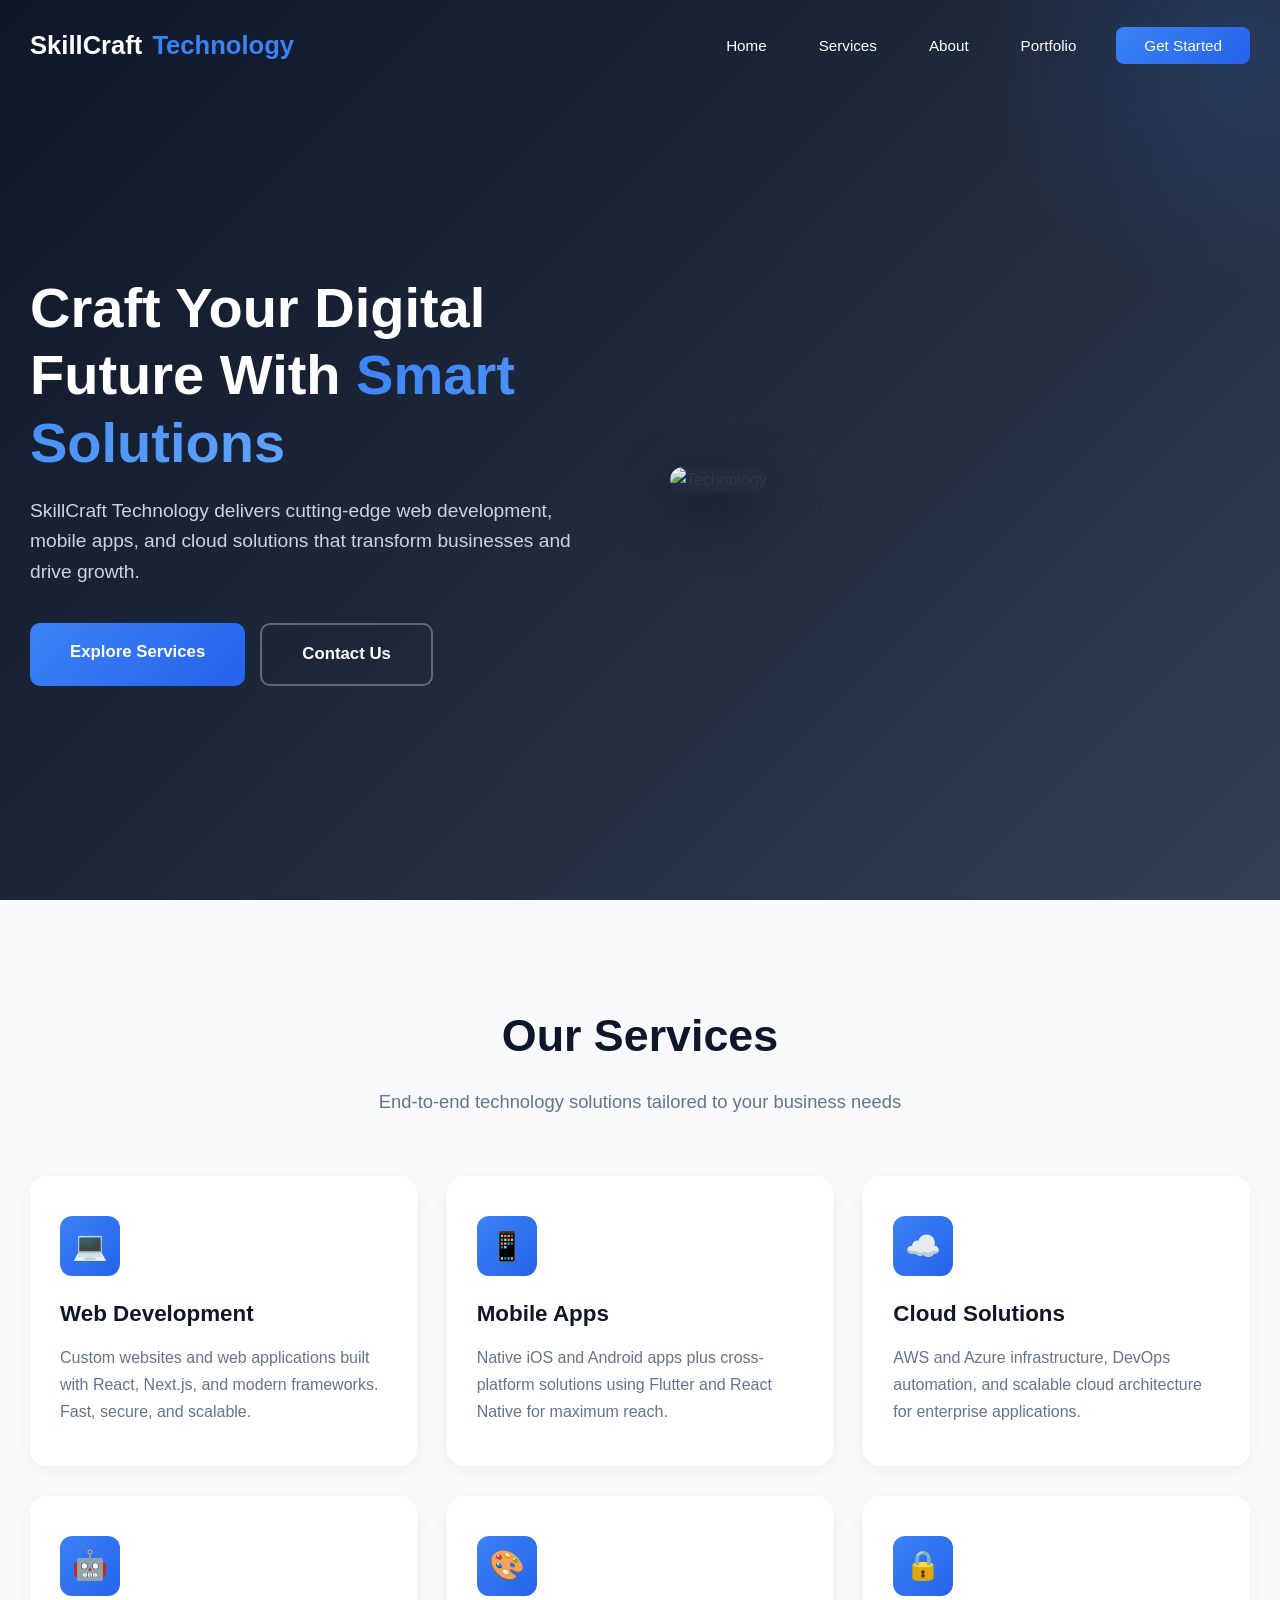
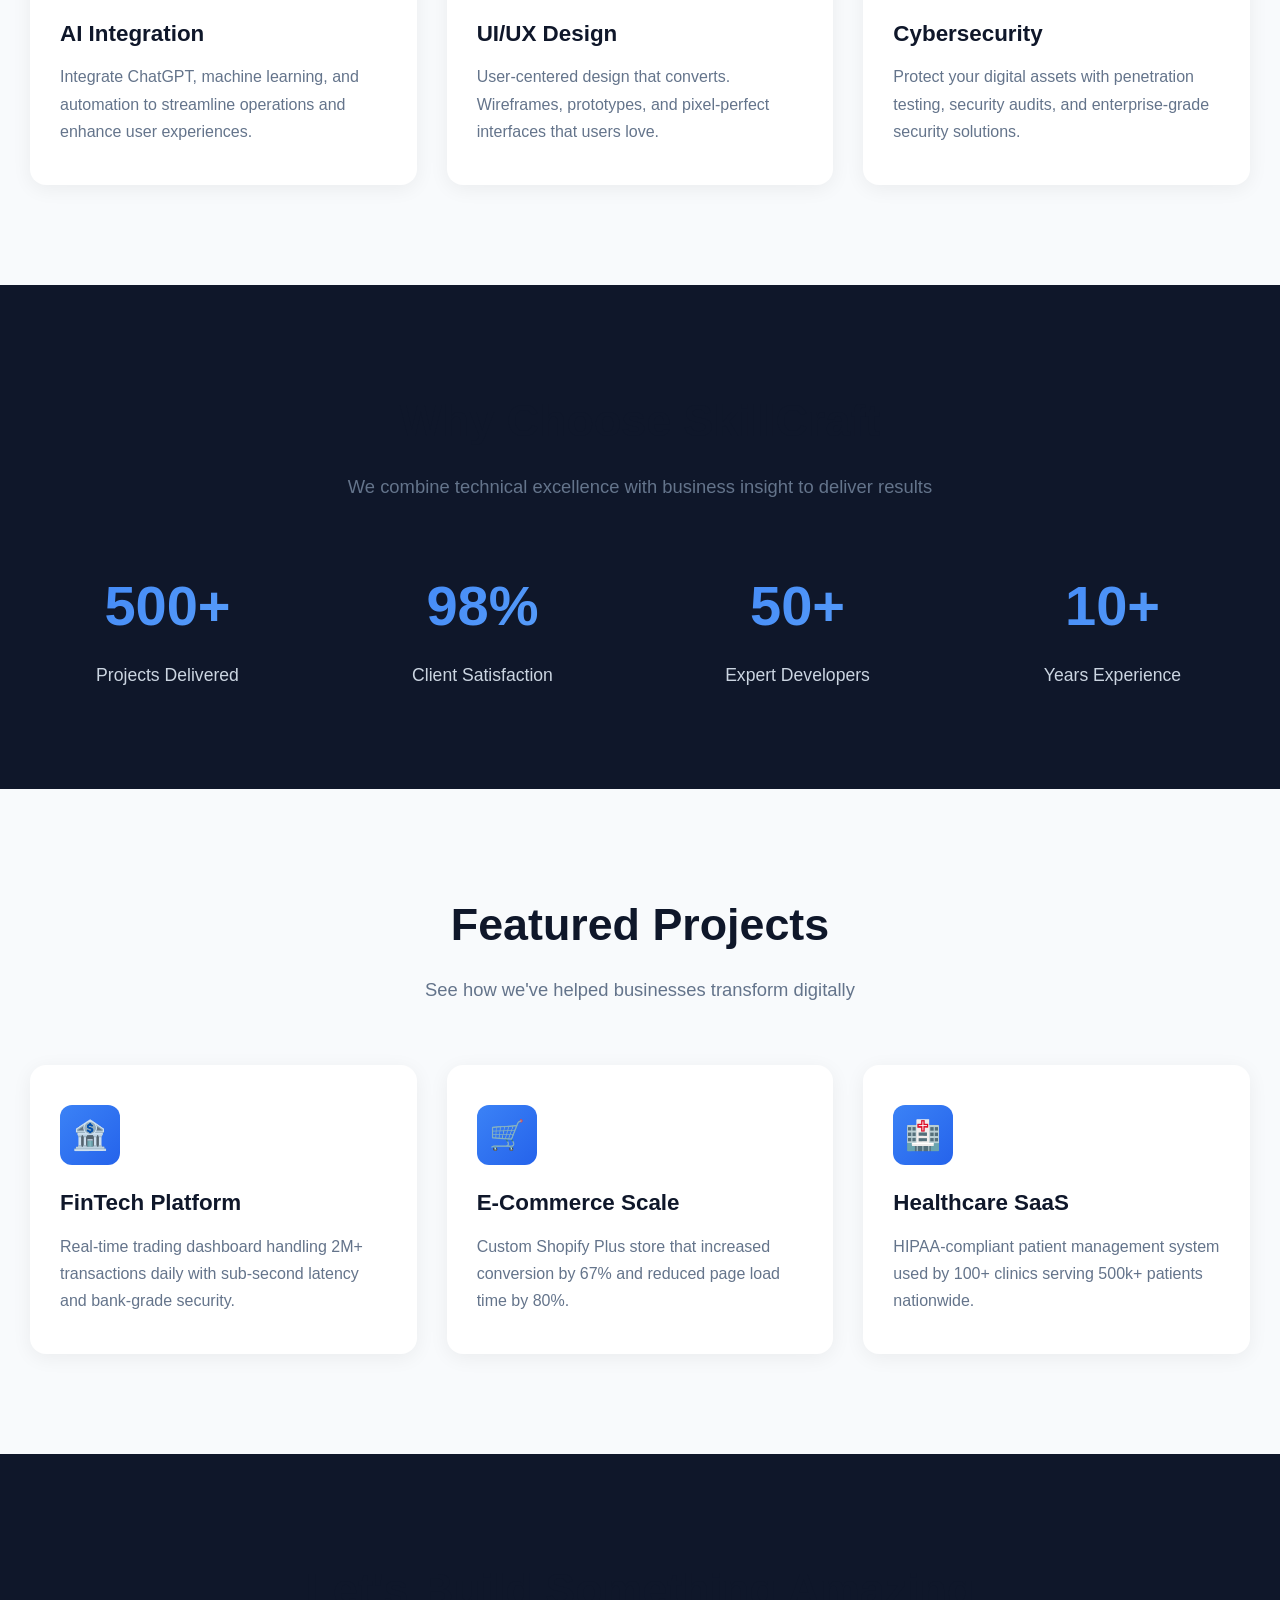
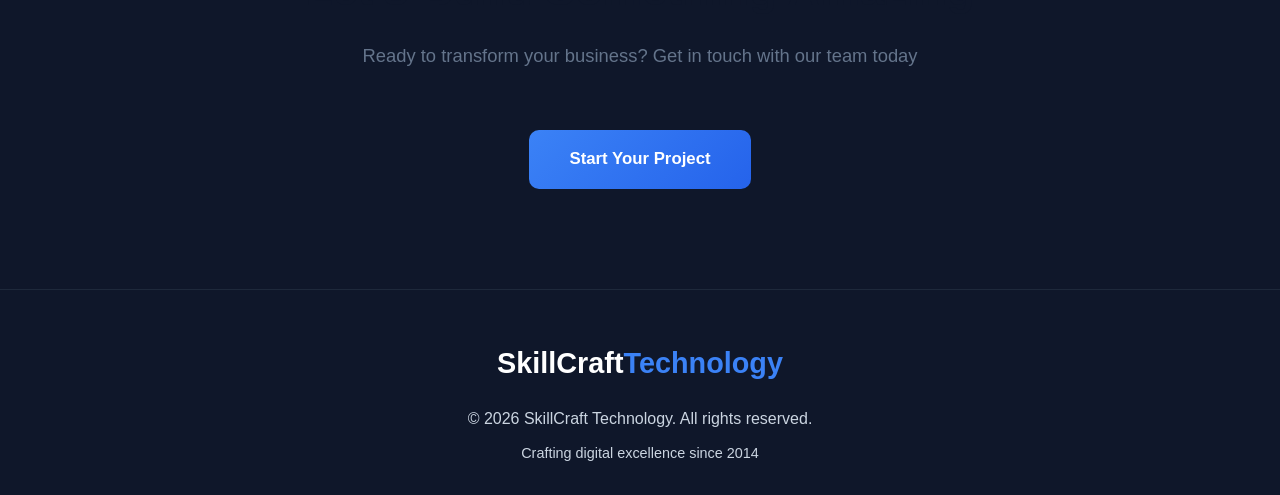
==== index.html @ 10a7995c "Add files via upload" ====
<!DOCTYPE html>
<html lang="en">
<head>
<meta charset="UTF-8">
<meta name="viewport" content="width=device-width, initial-scale=1.0">
<title>SkillCraft Technology - Digital Solutions</title>
<link rel="stylesheet" href="style.css">
</head>
<body>

<!-- FIXED NAVIGATION -->
<nav class="navbar" id="navbar">
  <div class="nav-container">
    <a href="#home" class="logo">SkillCraft<span>Technology</span></a>

    <button class="mobile-toggle" id="mobileToggle">☰</button>

    <ul class="nav-menu" id="navMenu">
      <li><a href="#home" class="nav-link">Home</a></li>
      <li><a href="#services" class="nav-link">Services</a></li>
      <li><a href="#about" class="nav-link">About</a></li>
      <li><a href="#portfolio" class="nav-link">Portfolio</a></li>
      <li><a href="#contact" class="nav-link btn-nav">Get Started</a></li>
    </ul>
  </div>
</nav>

<!-- HERO SECTION -->
<section class="hero" id="home">
  <div class="hero-content">
    <div class="hero-text">
      <h1>Craft Your Digital Future With <span>Smart Solutions</span></h1>
      <p>SkillCraft Technology delivers cutting-edge web development, mobile apps, and cloud solutions that transform businesses and drive growth.</p>
      <div class="hero-buttons">
        <a href="#services" class="btn-primary">Explore Services</a>
        <a href="#contact" class="btn-outline">Contact Us</a>
      </div>
    </div>
    <div class="hero-image">
      <img src="https://via.placeholder.com/600x500/1e293b/3b82f6?text=SkillCraft+Tech" alt="Technology">
    </div>
  </div>
</section>

<!-- SERVICES SECTION -->
<section class="section section-light" id="services">
  <div class="container">
    <div class="section-header">
      <h2>Our Services</h2>
      <p>End-to-end technology solutions tailored to your business needs</p>
    </div>

    <div class="features-grid">
      <div class="feature-card">
        <div class="feature-icon">💻</div>
        <h3>Web Development</h3>
        <p>Custom websites and web applications built with React, Next.js, and modern frameworks. Fast, secure, and scalable.</p>
      </div>
      <div class="feature-card">
        <div class="feature-icon">📱</div>
        <h3>Mobile Apps</h3>
        <p>Native iOS and Android apps plus cross-platform solutions using Flutter and React Native for maximum reach.</p>
      </div>
      <div class="feature-card">
        <div class="feature-icon">☁️</div>
        <h3>Cloud Solutions</h3>
        <p>AWS and Azure infrastructure, DevOps automation, and scalable cloud architecture for enterprise applications.</p>
      </div>
      <div class="feature-card">
        <div class="feature-icon">🤖</div>
        <h3>AI Integration</h3>
        <p>Integrate ChatGPT, machine learning, and automation to streamline operations and enhance user experiences.</p>
      </div>
      <div class="feature-card">
        <div class="feature-icon">🎨</div>
        <h3>UI/UX Design</h3>
        <p>User-centered design that converts. Wireframes, prototypes, and pixel-perfect interfaces that users love.</p>
      </div>
      <div class="feature-card">
        <div class="feature-icon">🔒</div>
        <h3>Cybersecurity</h3>
        <p>Protect your digital assets with penetration testing, security audits, and enterprise-grade security solutions.</p>
      </div>
    </div>
  </div>
</section>

<!-- ABOUT SECTION -->
<section class="section section-dark" id="about">
  <div class="container">
    <div class="section-header">
      <h2>Why Choose SkillCraft</h2>
      <p>We combine technical excellence with business insight to deliver results</p>
    </div>

    <div class="stats-grid">
      <div class="stat-item">
        <h3>500+</h3>
        <p>Projects Delivered</p>
      </div>
      <div class="stat-item">
        <h3>98%</h3>
        <p>Client Satisfaction</p>
      </div>
      <div class="stat-item">
        <h3>50+</h3>
        <p>Expert Developers</p>
      </div>
      <div class="stat-item">
        <h3>10+</h3>
        <p>Years Experience</p>
      </div>
    </div>
  </div>
</section>

<!-- PORTFOLIO SECTION -->
<section class="section section-light" id="portfolio">
  <div class="container">
    <div class="section-header">
      <h2>Featured Projects</h2>
      <p>See how we've helped businesses transform digitally</p>
    </div>

    <div class="features-grid">
      <div class="feature-card">
        <div class="feature-icon">🏦</div>
        <h3>FinTech Platform</h3>
        <p>Real-time trading dashboard handling 2M+ transactions daily with sub-second latency and bank-grade security.</p>
      </div>
      <div class="feature-card">
        <div class="feature-icon">🛒</div>
        <h3>E-Commerce Scale</h3>
        <p>Custom Shopify Plus store that increased conversion by 67% and reduced page load time by 80%.</p>
      </div>
      <div class="feature-card">
        <div class="feature-icon">🏥</div>
        <h3>Healthcare SaaS</h3>
        <p>HIPAA-compliant patient management system used by 100+ clinics serving 500k+ patients nationwide.</p>
      </div>
    </div>
  </div>
</section>

<!-- CONTACT SECTION -->
<section class="section section-dark" id="contact">
  <div class="container">
    <div class="section-header">
      <h2>Let's Build Something Amazing</h2>
      <p>Ready to transform your business? Get in touch with our team today</p>
    </div>
    <div style="text-align:center;">
      <a href="mailto:hello@skillcrafttech.com" class="btn-primary">Start Your Project</a>
    </div>
  </div>
</section>

<!-- FOOTER -->
<footer class="footer">
  <div class="footer-content">
    <div class="footer-logo">SkillCraft<span>Technology</span></div>
    <p>&copy; 2026 SkillCraft Technology. All rights reserved.</p>
    <p style="margin-top:10px; font-size:0.9rem;">Crafting digital excellence since 2014</p>
  </div>
</footer>

<script src="script.js"></script>
</body>
</html>
---- style.css ----
* { margin: 0; padding: 0; box-sizing: border-box; }

html {
  scroll-behavior: smooth;
}

body {
  font-family: 'Inter', 'Segoe UI', sans-serif;
  line-height: 1.6;
  color: #2d3748;
}

/* FIXED NAVBAR - Changes on scroll */
.navbar {
  position: fixed;
  top: 0;
  left: 0;
  width: 100%;
  z-index: 1000;
  padding: 25px 0;
  transition: all 0.4s ease;
  background: transparent;
}

.navbar.scrolled {
  background: rgba(15, 23, 42, 0.98);
  backdrop-filter: blur(12px);
  padding: 15px 0;
  box-shadow: 0 4px 20px rgba(0,0,0,0.15);
}

.nav-container {
  max-width: 1300px;
  margin: 0 auto;
  padding: 0 30px;
  display: flex;
  justify-content: space-between;
  align-items: center;
}

.logo {
  font-size: 1.6rem;
  font-weight: 800;
  color: white;
  text-decoration: none;
  display: flex;
  align-items: center;
  gap: 10px;
}

.logo span {
  color: #3b82f6;
}

.nav-menu {
  display: flex;
  list-style: none;
  gap: 8px;
  align-items: center;
}

.nav-link {
  color: white;
  text-decoration: none;
  padding: 10px 22px;
  border-radius: 8px;
  font-weight: 500;
  font-size: 0.95rem;
  transition: all 0.3s ease;
  position: relative;
}

/* HOVER EFFECT */
.nav-link:hover {
  background: rgba(59, 130, 246, 0.15);
  color: #3b82f6;
  transform: translateY(-2px);
}

/* Different hover when scrolled */
.navbar.scrolled.nav-link:hover {
  background: rgba(59, 130, 246, 0.2);
  color: #60a5fa;
}

/* Active underline effect */
.nav-link::before {
  content: '';
  position: absolute;
  bottom: 5px;
  left: 50%;
  width: 0;
  height: 2px;
  background: #3b82f6;
  transition: all 0.3s ease;
  transform: translateX(-50%);
}

.nav-link:hover::before {
  width: 70%;
}

.btn-nav {
  background: linear-gradient(135deg, #3b82f6, #2563eb);
  padding: 10px 28px;
  border-radius: 8px;
  margin-left: 10px;
}

.btn-nav:hover {
  background: linear-gradient(135deg, #2563eb, #1d4ed8);
  transform: translateY(-2px);
  box-shadow: 0 8px 20px rgba(59, 130, 246, 0.4);
}

.mobile-toggle {
  display: none;
  background: none;
  border: none;
  color: white;
  font-size: 1.8rem;
  cursor: pointer;
}

/* HERO SECTION */
.hero {
  min-height: 100vh;
  background: linear-gradient(135deg, #0f172a 0%, #1e293b 50%, #334155 100%);
  display: flex;
  align-items: center;
  padding: 120px 30px 60px;
  position: relative;
  overflow: hidden;
}

.hero::before {
  content: '';
  position: absolute;
  width: 500px;
  height: 500px;
  background: radial-gradient(circle, rgba(59, 130, 246, 0.15) 0%, transparent 70%);
  top: -200px;
  right: -200px;
}

.hero-content {
  max-width: 1300px;
  margin: 0 auto;
  display: grid;
  grid-template-columns: 1fr 1fr;
  gap: 60px;
  align-items: center;
  position: relative;
  z-index: 1;
}

.hero-text h1 {
  font-size: 3.5rem;
  color: white;
  line-height: 1.2;
  margin-bottom: 20px;
  font-weight: 800;
}

.hero-text h1 span {
  background: linear-gradient(135deg, #3b82f6, #60a5fa);
  -webkit-background-clip: text;
  -webkit-text-fill-color: transparent;
}

.hero-text p {
  font-size: 1.2rem;
  color: #cbd5e1;
  margin-bottom: 35px;
}

.hero-buttons {
  display: flex;
  gap: 15px;
  flex-wrap: wrap;
}

.btn-primary {
  padding: 16px 40px;
  background: linear-gradient(135deg, #3b82f6, #2563eb);
  color: white;
  border: none;
  border-radius: 10px;
  font-size: 1.05rem;
  font-weight: 600;
  cursor: pointer;
  text-decoration: none;
  display: inline-block;
  transition: 0.3s;
}

.btn-primary:hover {
  transform: translateY(-3px);
  box-shadow: 0 12px 30px rgba(59, 130, 246, 0.4);
}

.btn-outline {
  padding: 16px 40px;
  background: transparent;
  color: white;
  border: 2px solid rgba(255,255,255,0.3);
  border-radius: 10px;
  font-size: 1.05rem;
  font-weight: 600;
  cursor: pointer;
  text-decoration: none;
  display: inline-block;
  transition: 0.3s;
}

.btn-outline:hover {
  background: rgba(255,255,255,0.1);
  border-color: white;
}

.hero-image {
  position: relative;
}

.hero-image img {
  width: 100%;
  border-radius: 20px;
  box-shadow: 0 20px 60px rgba(0,0,0,0.4);
}

/* SECTIONS */
.section {
  padding: 100px 30px;
}

.section-light {
  background: #f8fafc;
}

.section-dark {
  background: #0f172a;
  color: white;
}

.container {
  max-width: 1300px;
  margin: 0 auto;
}

.section-header {
  text-align: center;
  margin-bottom: 60px;
}

.section-header h2 {
  font-size: 2.8rem;
  margin-bottom: 15px;
  color: #0f172a;
}

.section-dark.section-header h2 {
  color: white;
}

.section-header p {
  font-size: 1.15rem;
  color: #64748b;
  max-width: 600px;
  margin: 0 auto;
}

.section-dark.section-header p {
  color: #cbd5e1;
}

/* FEATURES GRID */
.features-grid {
  display: grid;
  grid-template-columns: repeat(auto-fit, minmax(300px, 1fr));
  gap: 30px;
}

.feature-card {
  background: white;
  padding: 40px 30px;
  border-radius: 16px;
  box-shadow: 0 4px 20px rgba(0,0,0,0.06);
  transition: 0.3s;
}

.feature-card:hover {
  transform: translateY(-8px);
  box-shadow: 0 12px 40px rgba(0,0,0,0.12);
}

.feature-icon {
  width: 60px;
  height: 60px;
  background: linear-gradient(135deg, #3b82f6, #2563eb);
  border-radius: 12px;
  display: flex;
  align-items: center;
  justify-content: center;
  font-size: 1.8rem;
  margin-bottom: 20px;
}

.feature-card h3 {
  font-size: 1.4rem;
  margin-bottom: 12px;
  color: #0f172a;
}

.feature-card p {
  color: #64748b;
  line-height: 1.7;
}

/* STATS */
.stats-grid {
  display: grid;
  grid-template-columns: repeat(auto-fit, minmax(200px, 1fr));
  gap: 40px;
  text-align: center;
}

.stat-item h3 {
  font-size: 3.5rem;
  font-weight: 800;
  background: linear-gradient(135deg, #3b82f6, #60a5fa);
  -webkit-background-clip: text;
  -webkit-text-fill-color: transparent;
  margin-bottom: 10px;
}

.stat-item p {
  color: #cbd5e1;
  font-size: 1.1rem;
}

/* FOOTER */
.footer {
  background: #0f172a;
  color: #cbd5e1;
  padding: 50px 30px 30px;
  text-align: center;
  border-top: 1px solid #1e293b;
}

.footer-content {
  max-width: 1300px;
  margin: 0 auto;
}

.footer-logo {
  font-size: 1.8rem;
  font-weight: 800;
  color: white;
  margin-bottom: 20px;
}

.footer-logo span {
  color: #3b82f6;
}

/* MOBILE */
@media (max-width: 968px) {
.hero-content {
    grid-template-columns: 1fr;
    text-align: center;
  }

.hero-text h1 {
    font-size: 2.5rem;
  }

.hero-buttons {
    justify-content: center;
  }

.mobile-toggle {
    display: block;
  }

.nav-menu {
    position: fixed;
    top: 75px;
    left: -100%;
    width: 100%;
    background: rgba(15, 23, 42, 0.98);
    flex-direction: column;
    padding: 20px;
    gap: 0;
    transition: left 0.3s ease;
    align-items: stretch;
  }

.nav-menu.active {
    left: 0;
  }

.nav-link {
    padding: 18px 20px;
    border-radius: 0;
    border-bottom: 1px solid rgba(255,255,255,0.1);
  }

.btn-nav {
    margin: 10px 0 0 0;
    text-align: center;
  }

.navbar.scrolled.nav-menu {
    top: 60px;
  }
}
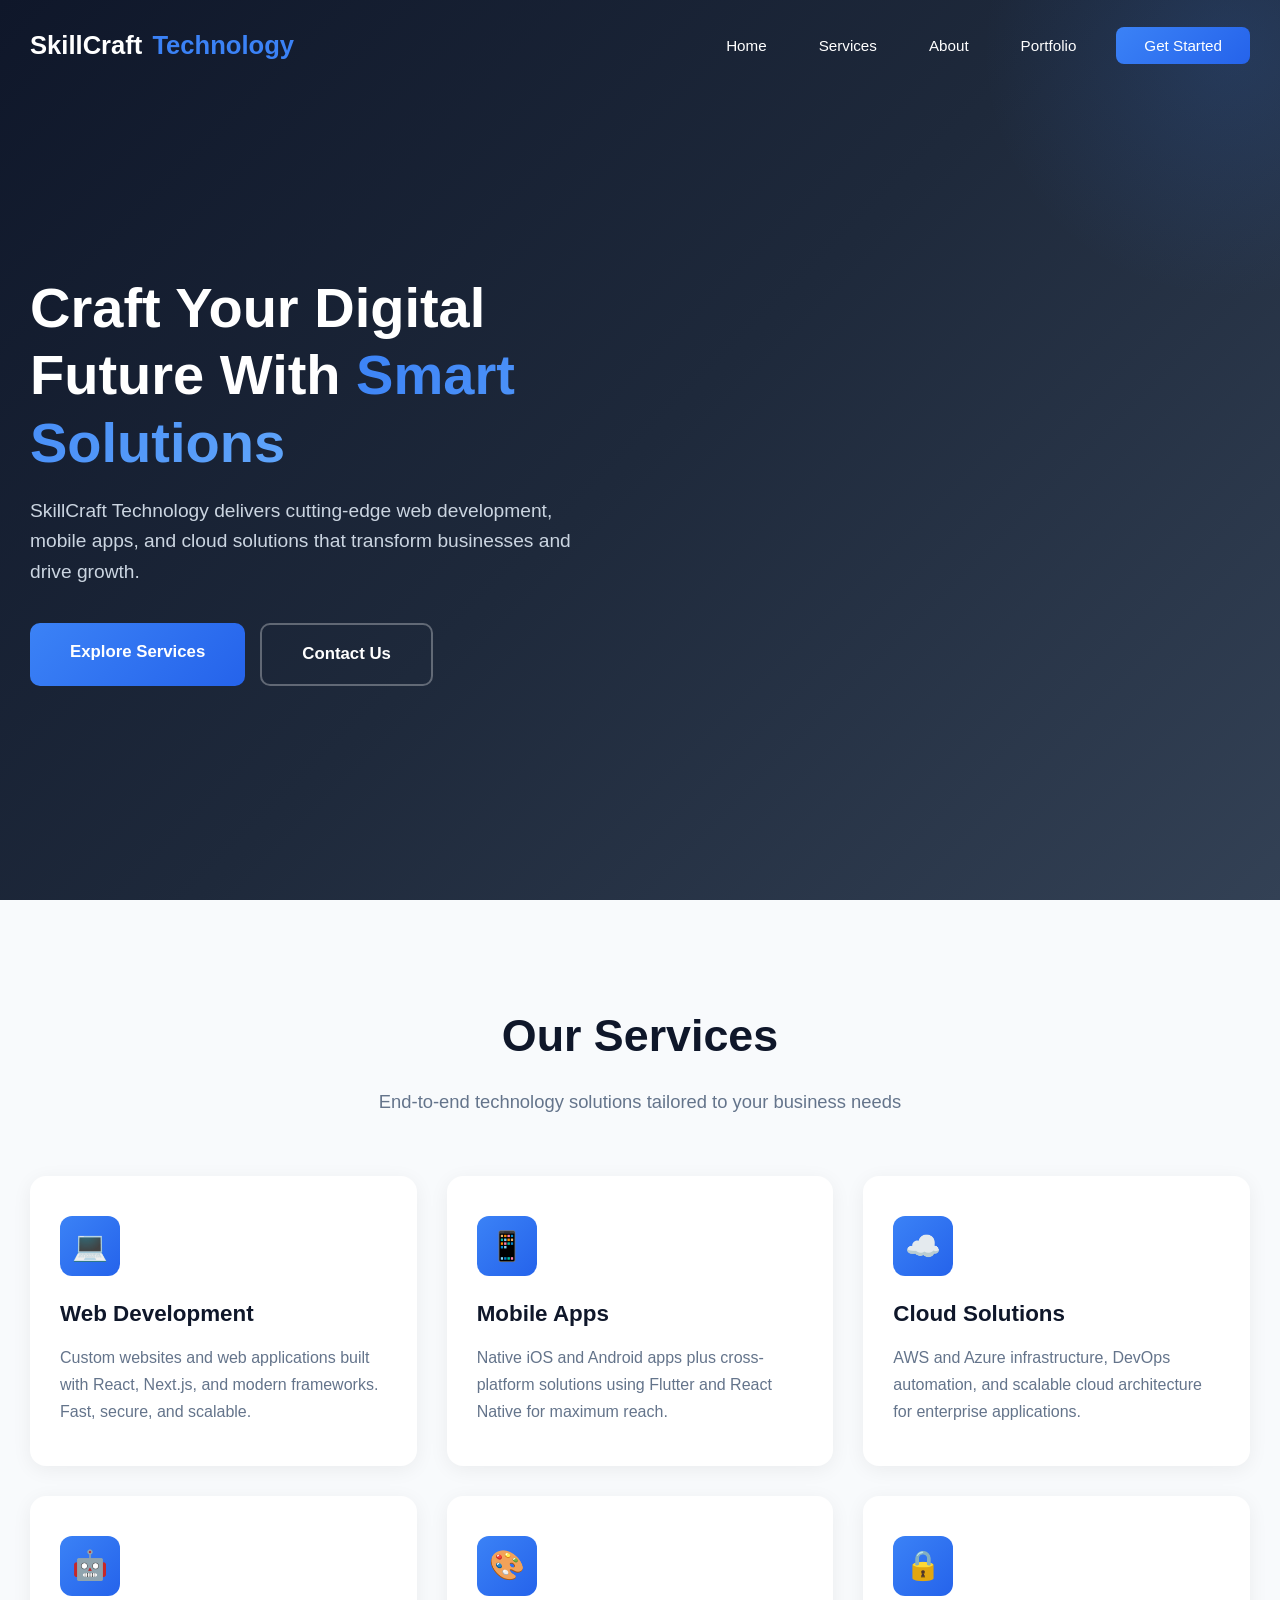
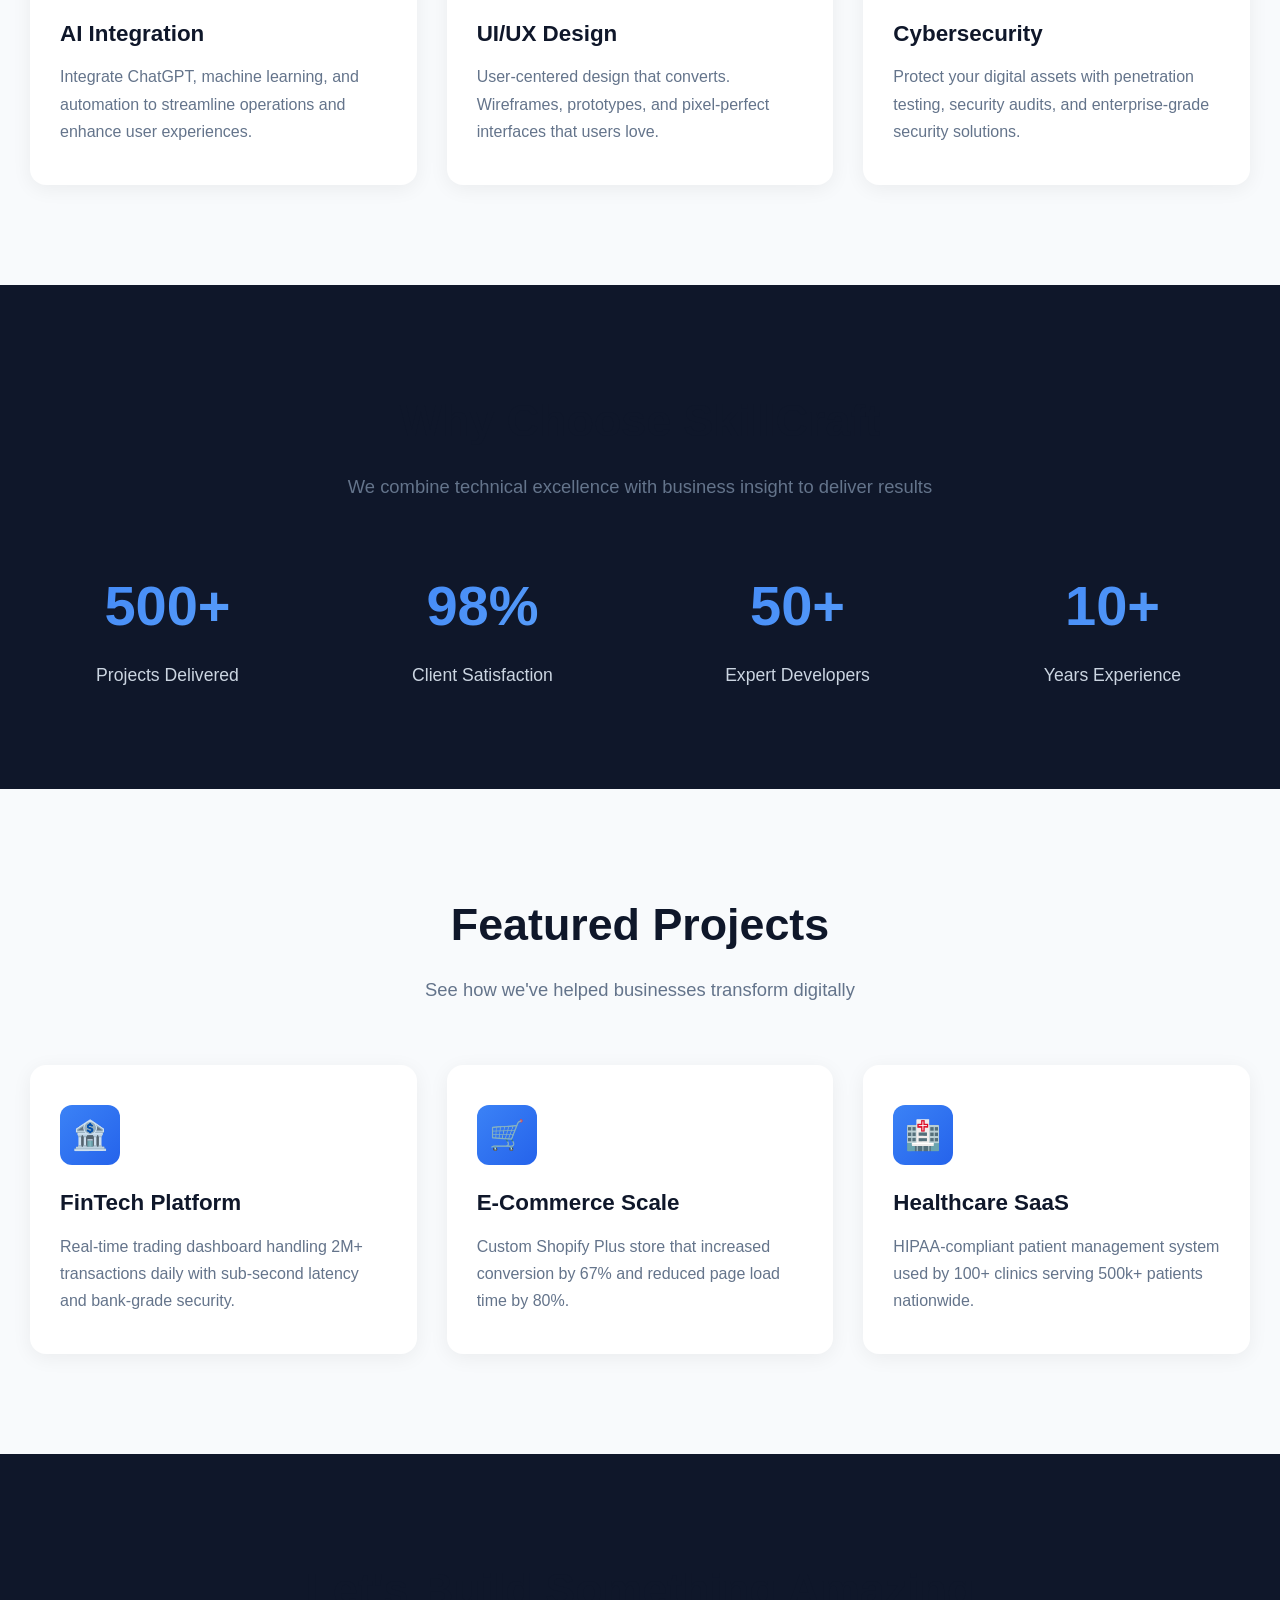
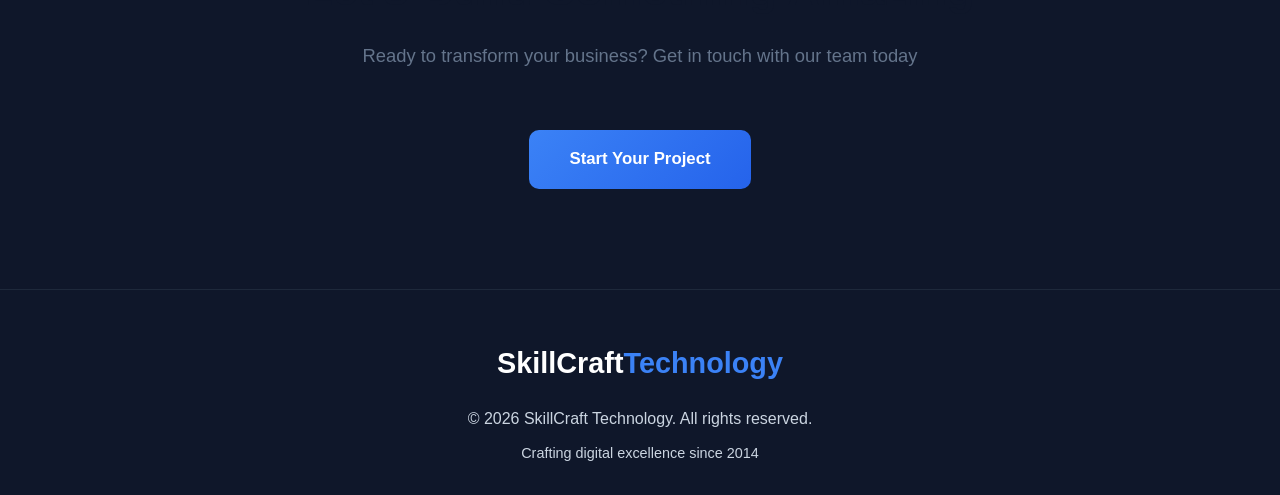
==== commit 5f8b2a01: "Update index.html" ====
--- a/index.html
+++ b/index.html
@@ -36,9 +36,7 @@
         <a href="#contact" class="btn-outline">Contact Us</a>
       </div>
     </div>
-    <div class="hero-image">
-      <img src="https://via.placeholder.com/600x500/1e293b/3b82f6?text=SkillCraft+Tech" alt="Technology">
-    </div>
+    
   </div>
 </section>
 
@@ -166,4 +164,4 @@
 
 <script src="script.js"></script>
 </body>
-</html>+</html>
